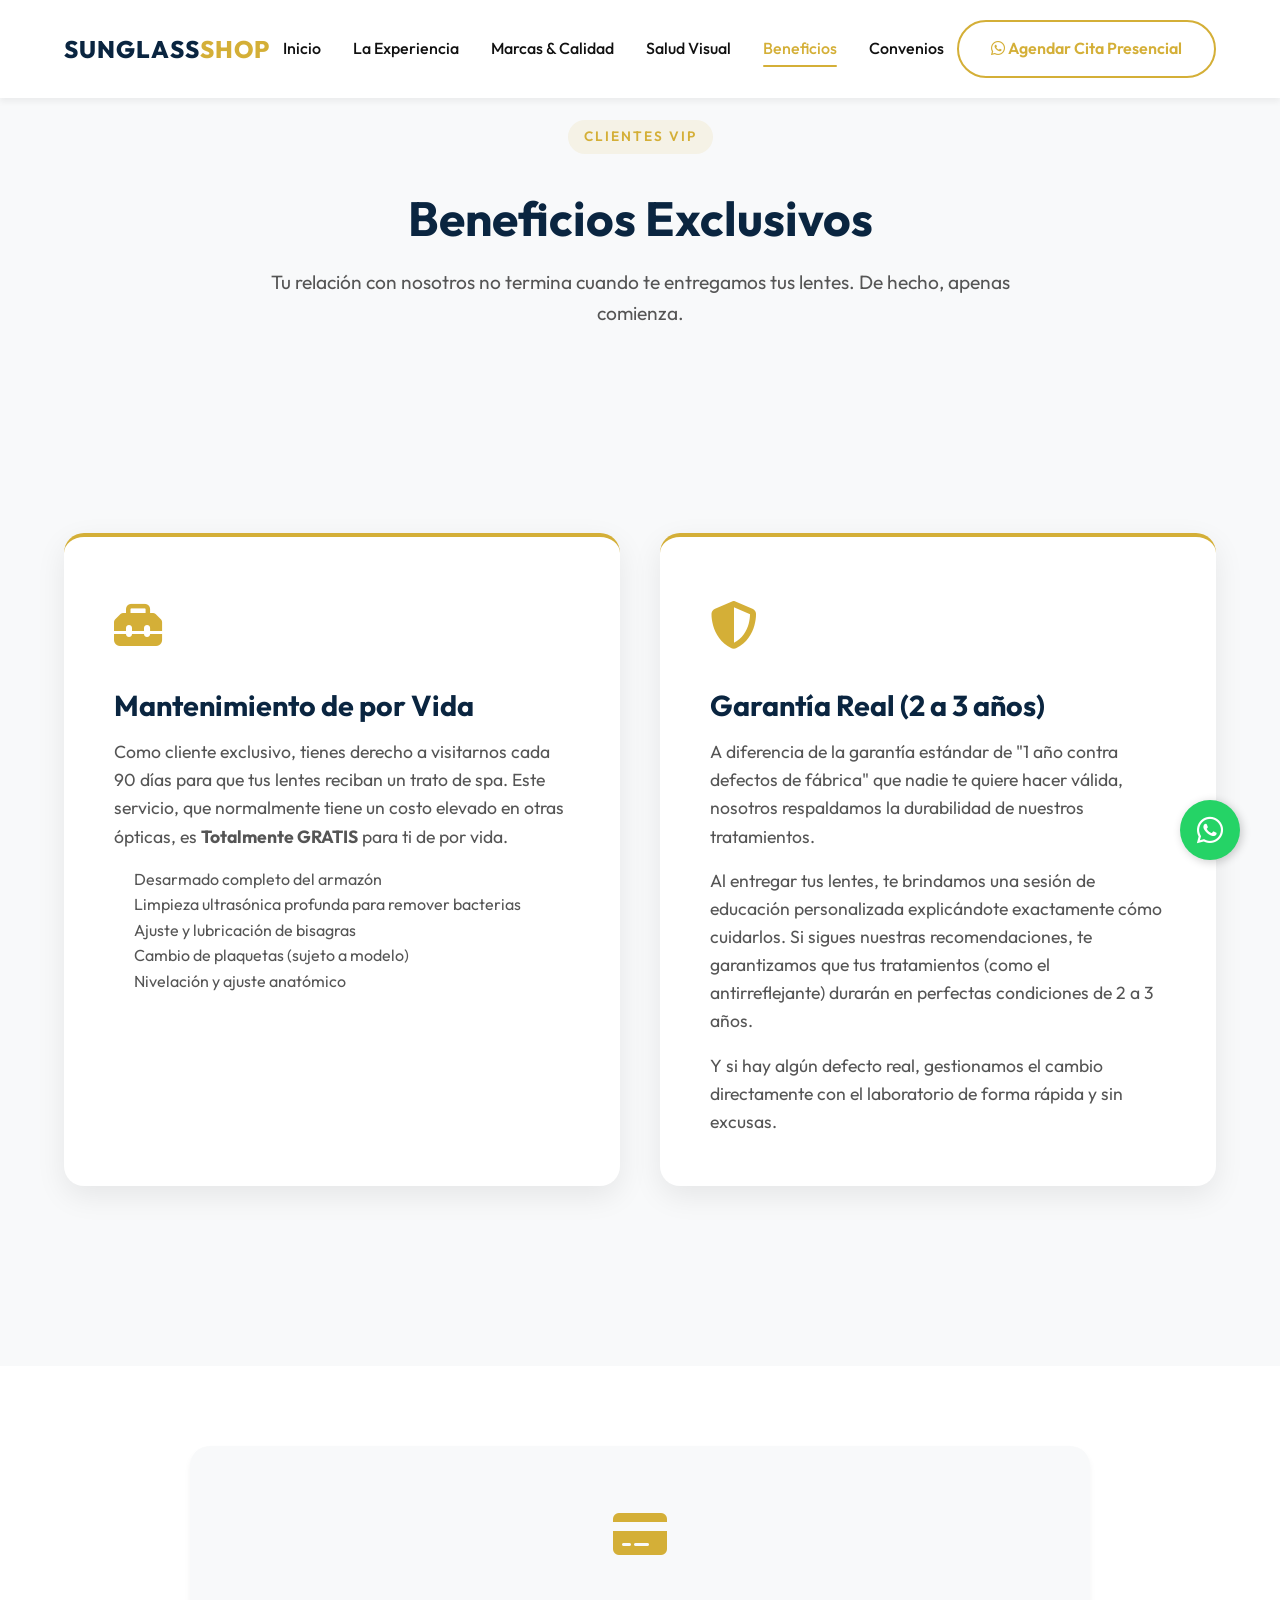
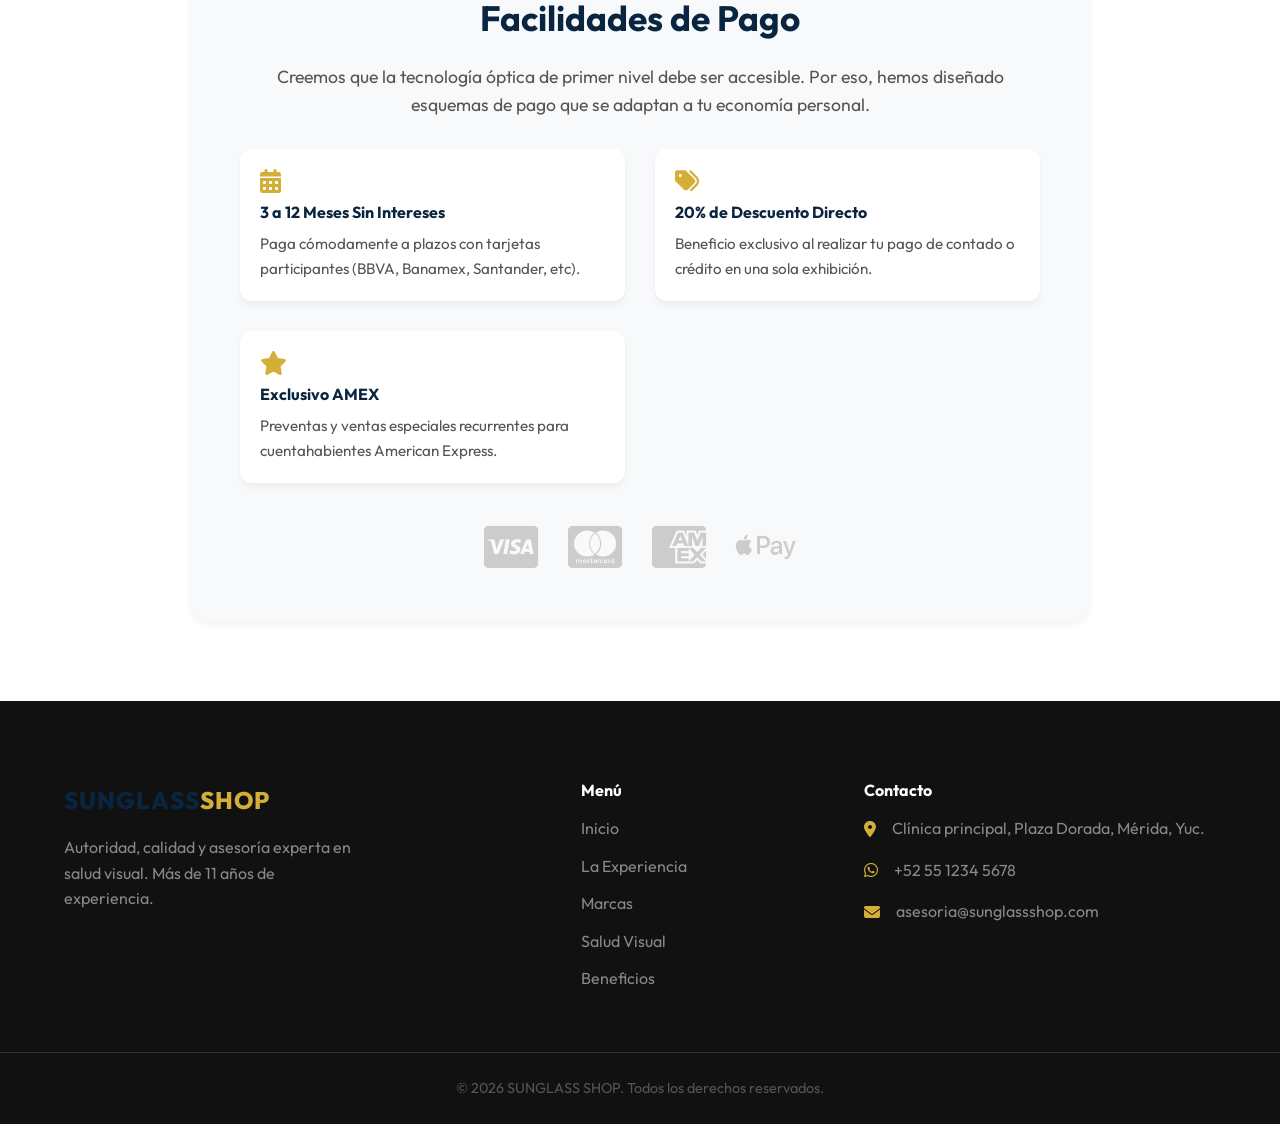
==== beneficios.html @ 0b9c11ee "Initial commit: Sunglass Shop website" ====
<!DOCTYPE html>
<html lang="es">
<head>
    <meta charset="UTF-8">
    <meta name="viewport" content="width=device-width, initial-scale=1.0">
    <title>Beneficios VIP - SUNGLASS SHOP</title>
    <meta name="description" content="Descubre los beneficios exclusivos de ser cliente en Sunglass Shop. Mantenimiento de por vida gratuito y garantías reales.">
    <link rel="stylesheet" href="styles.css">
    <link rel="preconnect" href="https://fonts.googleapis.com">
    <link rel="preconnect" href="https://fonts.gstatic.com" crossorigin>
    <link href="https://fonts.googleapis.com/css2?family=Outfit:wght@300;400;500;600;700&display=swap" rel="stylesheet">
    <link rel="stylesheet" href="https://cdnjs.cloudflare.com/ajax/libs/font-awesome/6.4.0/css/all.min.css">
</head>
<body class="page-beneficios">
    <!-- Navbar -->
    <header class="navbar">
        <div class="container nav-container">
            <a href="index.html" class="logo">SUNGLASS<span>SHOP</span></a>
            <nav class="nav-menu">
                <a href="index.html" class="nav-link">Inicio</a>
                <a href="experiencia.html" class="nav-link">La Experiencia</a>
                <a href="marcas.html" class="nav-link">Marcas & Calidad</a>
                <a href="salud-visual.html" class="nav-link">Salud Visual</a>
                <a href="beneficios.html" class="nav-link active">Beneficios</a>
                <a href="convenios.html" class="nav-link">Convenios</a>
            </nav>
            <div class="nav-actions">
                <a href="https://wa.me/525512345678" target="_blank" class="btn btn-outline-gold"><i class="fa-brands fa-whatsapp"></i> Agendar Cita Presencial</a>
            </div>
        </div>
    </header>

    <!-- Page Header -->
    <div class="page-header" style="background-color: var(--bg-light); padding: 120px 0 60px; text-align: center;">
        <div class="container">
            <span class="section-badge">CLIENTES VIP</span>
            <h1 style="font-size: 3rem; margin-top: 20px; color: var(--primary-dark);">Beneficios Exclusivos</h1>
            <p style="max-width: 800px; margin: 20px auto 0; font-size: 1.2rem; color: var(--text-light);">Tu relación con nosotros no termina cuando te entregamos tus lentes. De hecho, apenas comienza.</p>
        </div>
    </div>

    <!-- Main Content -->
    <section class="benefits" style="padding-top: 80px;">
        <div class="container">
            <div class="benefits-grid" style="grid-template-columns: 1fr 1fr; gap: 40px; margin-bottom: 80px;">
                <div class="benefit-item" style="padding: 50px; background: white; border-radius: var(--radius-lg); box-shadow: var(--shadow-md); text-align: left;">
                    <div class="benefit-icon" style="font-size: 3rem; color: var(--primary-gold); margin-bottom: 24px;"><i class="fa-solid fa-toolbox"></i></div>
                    <h3 style="font-size: 1.8rem; margin-bottom: 16px; color: var(--primary-dark);">Mantenimiento de por Vida</h3>
                    <p style="color: var(--text-light); font-size: 1.1rem; line-height: 1.6; margin-bottom: 16px;">Como cliente exclusivo, tienes derecho a visitarnos cada 90 días para que tus lentes reciban un trato de spa. Este servicio, que normalmente tiene un costo elevado en otras ópticas, es <strong>Totalmente GRATIS</strong> para ti de por vida.</p>
                    <ul style="color: var(--text-light); line-height: 1.6; margin-left: 20px;">
                        <li>Desarmado completo del armazón</li>
                        <li>Limpieza ultrasónica profunda para remover bacterias</li>
                        <li>Ajuste y lubricación de bisagras</li>
                        <li>Cambio de plaquetas (sujeto a modelo)</li>
                        <li>Nivelación y ajuste anatómico</li>
                    </ul>
                </div>
                <div class="benefit-item" style="padding: 50px; background: white; border-radius: var(--radius-lg); box-shadow: var(--shadow-md); text-align: left;">
                    <div class="benefit-icon" style="font-size: 3rem; color: var(--primary-gold); margin-bottom: 24px;"><i class="fa-solid fa-shield-halved"></i></div>
                    <h3 style="font-size: 1.8rem; margin-bottom: 16px; color: var(--primary-dark);">Garantía Real (2 a 3 años)</h3>
                    <p style="color: var(--text-light); font-size: 1.1rem; line-height: 1.6; margin-bottom: 16px;">A diferencia de la garantía estándar de "1 año contra defectos de fábrica" que nadie te quiere hacer válida, nosotros respaldamos la durabilidad de nuestros tratamientos.</p>
                    <p style="color: var(--text-light); font-size: 1.1rem; line-height: 1.6; margin-bottom: 16px;">Al entregar tus lentes, te brindamos una sesión de educación personalizada explicándote exactamente cómo cuidarlos. Si sigues nuestras recomendaciones, te garantizamos que tus tratamientos (como el antirreflejante) durarán en perfectas condiciones de 2 a 3 años.</p>
                    <p style="color: var(--text-light); font-size: 1.1rem; line-height: 1.6;">Y si hay algún defecto real, gestionamos el cambio directamente con el laboratorio de forma rápida y sin excusas.</p>
                </div>
            </div>
        </div>
    </section>

    <!-- Payment Facilities Section -->
    <section class="payment-facilities" style="padding: 80px 0; background: white;">
        <div class="container animate-on-scroll fade-in-up">
            <div style="background-color: var(--bg-light); border-radius: var(--radius-lg); padding: 50px; text-align: center; max-width: 900px; margin: 0 auto; box-shadow: var(--shadow-sm);">
                <div style="font-size: 3rem; color: var(--primary-gold); margin-bottom: 24px;"><i class="fa-solid fa-credit-card"></i></div>
                <h2 style="font-size: 2.2rem; color: var(--primary-dark); margin-bottom: 24px;">Facilidades de Pago</h2>
                <p style="font-size: 1.1rem; color: var(--text-light); line-height: 1.6; margin-bottom: 30px;">Creemos que la tecnología óptica de primer nivel debe ser accesible. Por eso, hemos diseñado esquemas de pago que se adaptan a tu economía personal.</p>
                
                <div style="display: grid; grid-template-columns: repeat(auto-fit, minmax(250px, 1fr)); gap: 30px; text-align: left; margin-bottom: 40px;">
                    <div style="background: white; padding: 20px; border-radius: var(--radius-md); box-shadow: var(--shadow-sm);">
                        <i class="fa-solid fa-calendar-days text-gold" style="font-size: 1.5rem; margin-bottom: 10px;"></i>
                        <h4 style="color: var(--primary-dark); margin-bottom: 10px;">3 a 12 Meses Sin Intereses</h4>
                        <p style="color: var(--text-light); font-size: 0.95rem;">Paga cómodamente a plazos con tarjetas participantes (BBVA, Banamex, Santander, etc).</p>
                    </div>
                    <div style="background: white; padding: 20px; border-radius: var(--radius-md); box-shadow: var(--shadow-sm);">
                        <i class="fa-solid fa-tags text-gold" style="font-size: 1.5rem; margin-bottom: 10px;"></i>
                        <h4 style="color: var(--primary-dark); margin-bottom: 10px;">20% de Descuento Directo</h4>
                        <p style="color: var(--text-light); font-size: 0.95rem;">Beneficio exclusivo al realizar tu pago de contado o crédito en una sola exhibición.</p>
                    </div>
                    <div style="background: white; padding: 20px; border-radius: var(--radius-md); box-shadow: var(--shadow-sm);">
                        <i class="fa-solid fa-star text-gold" style="font-size: 1.5rem; margin-bottom: 10px;"></i>
                        <h4 style="color: var(--primary-dark); margin-bottom: 10px;">Exclusivo AMEX</h4>
                        <p style="color: var(--text-light); font-size: 0.95rem;">Preventas y ventas especiales recurrentes para cuentahabientes American Express.</p>
                    </div>
                </div>
                
                <div class="cards-icons" style="font-size: 3rem; color: #ccc; display: flex; gap: 30px; justify-content: center;">
                    <i class="fa-brands fa-cc-visa"></i>
                    <i class="fa-brands fa-cc-mastercard"></i>
                    <i class="fa-brands fa-cc-amex"></i>
                    <i class="fa-brands fa-apple-pay"></i>
                </div>
            </div>
        </div>
    </section>

    <!-- Footer -->
    <footer class="footer">
        <div class="container footer-container">
            <div class="footer-brand">
                <a href="index.html" class="logo text-white">SUNGLASS<span>SHOP</span></a>
                <p>Autoridad, calidad y asesoría experta en salud visual. Más de 11 años de experiencia.</p>
            </div>
            <div class="footer-links">
                <h4>Menú</h4>
                <ul>
                    <li><a href="index.html">Inicio</a></li>
                    <li><a href="experiencia.html">La Experiencia</a></li>
                    <li><a href="marcas.html">Marcas</a></li>
                    <li><a href="salud-visual.html">Salud Visual</a></li>
                    <li><a href="beneficios.html">Beneficios</a></li>
                </ul>
            </div>
            <div class="footer-contact">
                <h4>Contacto</h4>
                <p><i class="fa-solid fa-location-dot"></i> Clínica principal, Plaza Dorada, Mérida, Yuc.</p>
                <p><i class="fa-brands fa-whatsapp"></i> +52 55 1234 5678</p>
                <p><i class="fa-solid fa-envelope"></i> asesoria@sunglassshop.com</p>
            </div>
        </div>
        <div class="footer-bottom text-center">
            <p>&copy; 2026 SUNGLASS SHOP. Todos los derechos reservados.</p>
        </div>
    </footer>

    <!-- Floating WhatsApp Button -->
    <a href="https://wa.me/525512345678" class="whatsapp-float" target="_blank" aria-label="Chat en WhatsApp">
        <i class="fa-brands fa-whatsapp"></i>
    </a>
    <script src="script.js"></script>
</body>
</html>
---- styles.css ----
/* =========================================
   SUNGLASS SHOP - PREMIUM CLINIC STYLES
   ========================================= */

/* --- CSS Variables --- */
:root {
    --primary-dark: #0A2540; /* Medical Blue / Deep Luxury Blue */
    --primary-gold: #D4AF37; /* Luxury Gold */
    --gold-hover: #C5A028;
    --text-dark: #111111;
    --text-light: #555555;
    --bg-light: #F8F9FA;
    --bg-white: #FFFFFF;
    --whatsapp-green: #25D366;
    --whatsapp-hover: #128C7E;
    
    --font-main: 'Outfit', sans-serif;
    
    --shadow-sm: 0 4px 6px rgba(0,0,0,0.05);
    --shadow-md: 0 10px 30px rgba(0,0,0,0.08);
    --shadow-lg: 0 20px 40px rgba(0,0,0,0.12);
    --shadow-gold: 0 10px 20px rgba(212, 175, 55, 0.2);
    
    --radius-sm: 8px;
    --radius-md: 12px;
    --radius-lg: 20px;
    
    --transition: all 0.3s ease;
}

/* --- Base Reset --- */
* {
    margin: 0;
    padding: 0;
    box-sizing: border-box;
}

html {
    scroll-behavior: smooth;
}

body {
    font-family: var(--font-main);
    color: var(--text-dark);
    background-color: var(--bg-white);
    line-height: 1.6;
    overflow-x: hidden;
}

.container {
    max-width: 1200px;
    margin: 0 auto;
    padding: 0 24px;
}

img {
    max-width: 100%;
    height: auto;
    display: block;
}

a {
    text-decoration: none;
    color: inherit;
    transition: var(--transition);
}

ul {
    list-style: none;
}

/* --- Typography --- */
h1, h2, h3, h4 {
    font-weight: 700;
    line-height: 1.2;
    margin-bottom: 16px;
}

h2 {
    font-size: 2.5rem;
    color: var(--primary-dark);
}

.text-center { text-align: center; }
.text-gold { color: var(--primary-gold); }
.mt-2 { margin-top: 16px; }
.mt-4 { margin-top: 32px; }

/* --- Badges --- */
.badge-gold, .section-badge {
    display: inline-block;
    padding: 6px 16px;
    background-color: rgba(212, 175, 55, 0.1);
    color: var(--primary-gold);
    font-size: 0.85rem;
    font-weight: 600;
    letter-spacing: 2px;
    text-transform: uppercase;
    border-radius: 50px;
    margin-bottom: 16px;
}

/* --- Buttons --- */
.btn {
    display: inline-block;
    padding: 14px 32px;
    border-radius: 50px;
    font-weight: 600;
    font-size: 1rem;
    cursor: pointer;
    transition: var(--transition);
    border: none;
    text-align: center;
}

.btn-primary-gold {
    background-color: var(--primary-gold);
    color: var(--bg-white);
    box-shadow: var(--shadow-gold);
}

.btn-primary-gold:hover {
    background-color: var(--gold-hover);
    transform: translateY(-3px);
}

.btn-outline-gold {
    background-color: transparent;
    color: var(--primary-gold);
    border: 2px solid var(--primary-gold);
}

.btn-outline-gold:hover {
    background-color: var(--primary-gold);
    color: var(--bg-white);
}

/* Pulse animation for CTA */
.btn-pulse {
    animation: pulse 2s infinite;
}

@keyframes pulse {
    0% { box-shadow: 0 0 0 0 rgba(212, 175, 55, 0.4); }
    70% { box-shadow: 0 0 0 15px rgba(212, 175, 55, 0); }
    100% { box-shadow: 0 0 0 0 rgba(212, 175, 55, 0); }
}

/* --- Navbar --- */
.navbar {
    position: fixed;
    top: 0;
    left: 0;
    width: 100%;
    background-color: rgba(255, 255, 255, 0.95);
    backdrop-filter: blur(10px);
    z-index: 1000;
    padding: 20px 0;
    box-shadow: var(--shadow-sm);
    transition: var(--transition);
}

.nav-container {
    display: flex;
    justify-content: space-between;
    align-items: center;
}

.logo {
    font-size: 1.5rem;
    font-weight: 800;
    letter-spacing: 1px;
    color: var(--primary-dark);
}

.logo span {
    color: var(--primary-gold);
}

.nav-menu {
    display: flex;
    gap: 32px;
}

.nav-link {
    font-weight: 500;
    color: var(--text-dark);
    position: relative;
}

.nav-link::after {
    content: '';
    position: absolute;
    bottom: -4px;
    left: 0;
    width: 0;
    height: 2px;
    background-color: var(--primary-gold);
    transition: var(--transition);
}

.nav-link:hover::after {
    width: 100%;
}

.nav-actions {
    display: flex;
    align-items: center;
    gap: 16px;
}

/* --- 2. Hero Section (Slider) --- */
.hero-slider {
    position: relative;
    height: 100vh;
    min-height: 600px;
    display: flex;
    align-items: center;
    justify-content: center;
    text-align: center;
    color: white;
    padding-top: 80px;
    overflow: hidden;
}

.hero-slide {
    position: absolute;
    top: 0;
    left: 0;
    width: 100%;
    height: 100%;
    background-size: cover;
    background-position: center;
    opacity: 0;
    transition: opacity 1.5s ease-in-out;
    z-index: 1;
    width: 100%;
}

.hero-slide.active {
    opacity: 1;
}

.overlay-gradient-dark {
    position: absolute;
    top: 0;
    left: 0;
    width: 100%;
    height: 100%;
    background: linear-gradient(0deg, rgba(0,0,0,0.8) 0%, rgba(0,0,0,0.5) 50%, rgba(0,0,0,0.4) 100%);
    z-index: 2;
}

.hero-text-box {
    max-width: 600px;
}

.hero-title {
    font-size: 4rem;
    color: white;
    margin-bottom: 24px;
    line-height: 1.1;
}

.hero-title span {
    color: var(--primary-gold);
}

.hero-subtitle {
    font-size: 1.2rem;
    color: #ddd;
    margin-bottom: 40px;
    font-weight: 400;
}

/* --- 2. Experience Section --- */
.experience {
    padding: 100px 0;
    background-color: var(--bg-light);
}

.experience-container {
    display: grid;
    grid-template-columns: 1fr 1fr;
    gap: 64px;
    align-items: center;
}

.experience-image {
    position: relative;
    border-radius: var(--radius-lg);
    overflow: hidden;
    box-shadow: var(--shadow-lg);
}

.experience-badge {
    position: absolute;
    bottom: -20px;
    right: -20px;
    background-color: var(--primary-dark);
    color: var(--bg-white);
    width: 160px;
    height: 160px;
    border-radius: 50%;
    display: flex;
    flex-direction: column;
    justify-content: center;
    align-items: center;
    border: 8px solid var(--bg-light);
    box-shadow: var(--shadow-md);
}

.experience-badge .years {
    font-size: 2.5rem;
    font-weight: 800;
    color: var(--primary-gold);
    line-height: 1;
}

.experience-badge .text {
    font-size: 0.85rem;
    text-transform: uppercase;
    text-align: center;
    letter-spacing: 1px;
    margin-top: 4px;
}

.expert-list {
    margin-top: 40px;
}

.expert-list li {
    display: flex;
    gap: 20px;
    margin-bottom: 32px;
}

.expert-list .icon-box {
    width: 50px;
    height: 50px;
    background-color: rgba(212, 175, 55, 0.1);
    color: var(--primary-gold);
    border-radius: var(--radius-md);
    display: flex;
    justify-content: center;
    align-items: center;
    font-size: 1.25rem;
    flex-shrink: 0;
}

.expert-list h4 {
    margin-bottom: 8px;
    color: var(--primary-dark);
}

.expert-list p {
    color: var(--text-light);
    font-size: 0.95rem;
}

/* --- 3. Brands & Quality Section --- */
.brands-quality {
    padding: 100px 0;
    background-color: var(--bg-white);
}

.materials-grid {
    display: grid;
    grid-template-columns: repeat(3, 1fr);
    gap: 32px;
    margin: 64px 0;
}

.material-card {
    padding: 40px 32px;
    background-color: var(--bg-light);
    border-radius: var(--radius-lg);
    text-align: center;
    transition: var(--transition);
    border: 1px solid transparent;
}

.material-card:hover {
    background-color: var(--bg-white);
    border-color: rgba(212, 175, 55, 0.3);
    box-shadow: var(--shadow-md);
    transform: translateY(-5px);
}

.material-card i {
    font-size: 2.5rem;
    color: var(--primary-gold);
    margin-bottom: 24px;
}

.brands-showcase {
    text-align: center;
    margin-top: 80px;
}

.brands-showcase h3 {
    color: var(--text-light);
    font-size: 1rem;
    text-transform: uppercase;
    letter-spacing: 2px;
    margin-bottom: 32px;
}

.brands-marquee {
    overflow: hidden;
    position: relative;
    width: 100%;
    padding: 20px 0;
}

.marquee-content {
    display: flex;
    gap: 24px;
    width: fit-content;
    animation: scroll 20s linear infinite;
}

.marquee-content:hover {
    animation-play-state: paused;
}

@keyframes scroll {
    0% { transform: translateX(0); }
    100% { transform: translateX(calc(-50% - 12px)); }
}

.brand-card {
    width: 280px;
    background-color: var(--bg-white);
    border: 1px solid #eee;
    border-radius: var(--radius-md);
    overflow: hidden;
    box-shadow: var(--shadow-sm);
    transition: var(--transition);
    cursor: pointer;
    flex-shrink: 0;
    display: flex;
    flex-direction: column;
}

.brand-card img {
    width: 100%;
    height: 220px;
    object-fit: cover;
    border-bottom: 1px solid #eee;
}

.brand-card-content {
    padding: 24px 20px;
    text-align: center;
    flex-grow: 1;
    display: flex;
    flex-direction: column;
    justify-content: center;
}

.brand-card-content h4 {
    margin-bottom: 8px;
    color: var(--primary-dark);
    font-size: 1.25rem;
    transition: var(--transition);
}

.brand-card-content p {
    font-size: 0.95rem;
    color: var(--text-light);
    line-height: 1.4;
    margin-bottom: 0;
}

.brand-card:hover {
    border-color: var(--primary-gold);
    transform: translateY(-8px);
    box-shadow: var(--shadow-lg);
}

.brand-card:hover h4 {
    color: var(--primary-gold);
}

/* --- Catalog Page Styles --- */
.catalog-page {
    padding-top: 100px;
    background-color: var(--bg-light);
}

.catalog-header {
    padding: 60px 0 40px;
}

.catalog-header h1 {
    font-size: 3.5rem;
    color: var(--primary-dark);
    margin-bottom: 16px;
    text-transform: capitalize;
}

.catalog-header p {
    color: var(--text-light);
    font-size: 1.2rem;
    margin-bottom: 32px;
}

.btn-back {
    display: inline-block;
    color: var(--primary-gold);
    font-weight: 600;
    transition: var(--transition);
}

.btn-back:hover {
    color: var(--primary-dark);
    transform: translateX(-5px);
}

.catalog-products {
    padding-bottom: 100px;
}

.modal-products-grid {
    display: grid;
    grid-template-columns: repeat(auto-fill, minmax(280px, 1fr));
    gap: 32px;
}

.product-item {
    background-color: var(--bg-white);
    border-radius: var(--radius-lg);
    padding: 24px;
    text-align: center;
    border: 1px solid transparent;
    transition: var(--transition);
    box-shadow: var(--shadow-sm);
}

.product-item:hover {
    border-color: var(--primary-gold);
    box-shadow: var(--shadow-lg);
    transform: translateY(-8px);
}

.product-image {
    width: 100%;
    height: 180px;
    background-color: #f9f9f9;
    border-radius: var(--radius-sm);
    margin-bottom: 24px;
    display: flex;
    justify-content: center;
    align-items: center;
    overflow: hidden;
}

.product-image img {
    width: 100%;
    height: 100%;
    object-fit: contain;
    mix-blend-mode: multiply;
}

.product-item h4 {
    color: var(--primary-dark);
    margin-bottom: 8px;
    font-size: 1.2rem;
}

.product-item p {
    color: var(--text-light);
    font-size: 0.95rem;
}

/* --- Product Detail Modal & 3D Viewer Styles --- */
.modal {
    display: none;
    position: fixed;
    z-index: 2000;
    left: 0;
    top: 0;
    width: 100%;
    height: 100%;
    overflow: auto;
    background-color: rgba(0,0,0,0.8);
    backdrop-filter: blur(5px);
    opacity: 0;
    transition: opacity 0.3s ease;
}

.modal.show {
    display: block;
    opacity: 1;
}

.modal-content.product-detail-content {
    background-color: var(--bg-white);
    margin: 5% auto;
    border-radius: var(--radius-lg);
    width: 95%;
    max-width: 1000px;
    position: relative;
    transform: translateY(-20px);
    transition: transform 0.3s ease;
    overflow: hidden;
}

.modal.show .modal-content {
    transform: translateY(0);
}

.close-modal {
    position: absolute;
    top: 16px;
    right: 24px;
    font-size: 32px;
    font-weight: bold;
    color: #999;
    cursor: pointer;
    transition: var(--transition);
    z-index: 10;
}

.close-modal:hover {
    color: var(--primary-dark);
}

.product-detail-grid {
    display: grid;
    grid-template-columns: 1fr 1fr;
    min-height: 500px;
}

.product-media-column {
    background-color: #f9f9f9;
    padding: 40px;
    display: flex;
    flex-direction: column;
}

.media-viewer {
    display: none;
    width: 100%;
    height: 350px;
    justify-content: center;
    align-items: center;
    position: relative;
}

.media-viewer.active {
    display: flex;
}

.media-viewer img {
    width: 100%;
    height: 100%;
    object-fit: contain;
    mix-blend-mode: multiply;
}

model-viewer {
    width: 100%;
    height: 100%;
    --poster-color: transparent;
}

.viewer-hint {
    position: absolute;
    bottom: 10px;
    left: 50%;
    transform: translateX(-50%);
    background: rgba(0,0,0,0.6);
    color: white;
    padding: 6px 12px;
    border-radius: 20px;
    font-size: 0.8rem;
    pointer-events: none;
}

.btn-fullscreen {
    position: absolute;
    top: 16px;
    right: 16px;
    background: rgba(255, 255, 255, 0.9);
    border: none;
    border-radius: 50%;
    width: 40px;
    height: 40px;
    display: flex;
    justify-content: center;
    align-items: center;
    cursor: pointer;
    color: var(--primary-dark);
    font-size: 1.2rem;
    transition: var(--transition);
    box-shadow: var(--shadow-sm);
    z-index: 10;
}

.btn-fullscreen:hover {
    background: white;
    color: var(--primary-gold);
    transform: scale(1.1);
}

.media-viewer:fullscreen {
    background-color: #f9f9f9;
}

.media-controls {
    margin-top: auto;
    padding-top: 24px;
    display: flex;
    justify-content: space-between;
    align-items: center;
}

.thumbnails {
    display: flex;
    gap: 12px;
}

.thumbnail-img {
    width: 60px;
    height: 60px;
    border: 2px solid transparent;
    border-radius: var(--radius-sm);
    cursor: pointer;
    background-color: white;
    object-fit: contain;
    padding: 4px;
    transition: var(--transition);
}

.thumbnail-img:hover {
    border-color: #ccc;
}

.thumbnail-img.active {
    border-color: var(--primary-gold);
}

.btn-3d-toggle {
    background-color: var(--primary-dark);
    color: white;
    border: none;
    padding: 10px 16px;
    border-radius: var(--radius-sm);
    cursor: pointer;
    font-weight: 600;
    transition: var(--transition);
    display: flex;
    align-items: center;
    gap: 8px;
}

.btn-3d-toggle:hover {
    background-color: var(--primary-gold);
}

.product-info-column {
    padding: 40px;
    display: flex;
    flex-direction: column;
}

.brand-badge {
    color: var(--primary-gold);
    font-size: 0.85rem;
    font-weight: 600;
    text-transform: uppercase;
    letter-spacing: 2px;
    margin-bottom: 8px;
    display: block;
}

.product-info-column h2 {
    color: var(--primary-dark);
    font-size: 2.2rem;
    margin-bottom: 24px;
}

.info-section {
    margin-bottom: 24px;
}

.info-section h3 {
    font-size: 1.1rem;
    color: var(--primary-dark);
    margin-bottom: 12px;
    border-bottom: 1px solid #eee;
    padding-bottom: 8px;
}

.info-section p {
    color: var(--text-light);
    line-height: 1.6;
}

.features-list {
    list-style: none;
}

.features-list li {
    margin-bottom: 8px;
    color: var(--text-light);
    display: flex;
    align-items: center;
    gap: 10px;
}

.text-gold {
    color: var(--primary-gold);
}

.detail-actions {
    margin-top: auto;
    padding-top: 24px;
}

.btn-block {
    display: block;
    width: 100%;
}

@media (max-width: 992px) {
    .product-detail-grid {
        grid-template-columns: 1fr;
    }
    .product-media-column {
        padding: 24px;
    }
    .product-info-column {
        padding: 24px;
    }
}
.visual-health {
    padding: 100px 0;
    background-color: var(--primary-dark);
    color: var(--bg-white);
}

.visual-health h2 {
    color: var(--bg-white);
}

.visual-health p {
    color: #ccc;
    margin-bottom: 24px;
}

.visual-health .section-badge {
    background-color: rgba(255,255,255,0.1);
    color: var(--primary-gold);
}

.visual-health-container {
    display: grid;
    grid-template-columns: 1fr 1fr;
    gap: 64px;
    align-items: center;
}

.health-videos {
    display: flex;
    flex-direction: column;
    gap: 24px;
}

.video-card {
    display: flex;
    align-items: center;
    gap: 24px;
    background-color: rgba(255,255,255,0.05);
    padding: 16px;
    border-radius: var(--radius-md);
    transition: var(--transition);
}

.video-card:hover {
    background-color: rgba(255,255,255,0.1);
    transform: translateX(-10px);
}

.video-placeholder {
    width: 140px;
    height: 80px;
    background: linear-gradient(135deg, #111, #222);
    border-radius: var(--radius-sm);
    display: flex;
    justify-content: center;
    align-items: center;
    position: relative;
    cursor: pointer;
    overflow: hidden;
    border: 1px solid rgba(212, 175, 55, 0.3);
}

.video-placeholder i {
    font-size: 1.5rem;
    color: var(--bg-white);
    z-index: 2;
    transition: var(--transition);
}

.video-placeholder:hover i {
    color: var(--primary-gold);
    transform: scale(1.2);
}

.video-tag {
    position: absolute;
    bottom: 4px;
    left: 8px;
    font-size: 0.6rem;
    color: rgba(255,255,255,0.5);
    z-index: 2;
}

.video-card h4 {
    margin-bottom: 0;
    font-weight: 500;
}

/* --- 5. Benefits Section --- */
.benefits {
    padding: 100px 0;
    background-color: var(--bg-light);
}

.benefits-grid {
    display: grid;
    grid-template-columns: 1fr 1fr;
    gap: 40px;
    margin-top: 64px;
}

.benefit-item {
    background-color: var(--bg-white);
    padding: 48px;
    border-radius: var(--radius-lg);
    box-shadow: var(--shadow-md);
    border-top: 4px solid var(--primary-gold);
}

.benefit-icon {
    font-size: 3rem;
    color: var(--primary-gold);
    margin-bottom: 24px;
}

.benefit-item p {
    color: var(--text-light);
}

/* --- 6. Payments & Corporate Section --- */
.payments-corporate {
    padding: 100px 0;
    background-color: var(--bg-white);
}

.payments-container {
    display: grid;
    grid-template-columns: 1.2fr 0.8fr;
    gap: 64px;
}

.promo-list {
    margin: 32px 0;
}

.promo-list li {
    margin-bottom: 16px;
    font-size: 1.1rem;
}

.cards-icons {
    font-size: 2.5rem;
    color: var(--text-light);
    display: flex;
    gap: 16px;
}

.corporate {
    background-color: var(--primary-dark);
    color: var(--bg-white);
    padding: 48px;
    border-radius: var(--radius-lg);
    box-shadow: var(--shadow-lg);
}

.corporate h3 {
    color: var(--primary-gold);
}

.corporate-icon {
    font-size: 2.5rem;
    color: var(--primary-gold);
    margin-bottom: 24px;
}

.corporate p {
    color: #ccc;
    margin-bottom: 24px;
}

/* --- Trust Architecture Styles --- */
.trust-badge {
    background: rgba(255, 255, 255, 0.1);
    border: 1px solid rgba(255, 255, 255, 0.2);
    padding: 8px 16px;
    border-radius: 50px;
    color: white;
    font-size: 0.9rem;
    display: flex;
    align-items: center;
    gap: 8px;
    backdrop-filter: blur(5px);
}

.trust-badge i {
    color: var(--primary-gold);
}

.brand-bar {
    background-color: #111;
    padding: 20px 0;
    overflow: hidden;
    position: relative;
    border-bottom: 2px solid var(--primary-gold);
}

.brand-track {
    display: flex;
    gap: 60px;
    align-items: center;
    animation: scrollBrands 20s linear infinite;
    white-space: nowrap;
}

.brand-track a {
    color: #666;
    font-size: 1.5rem;
    font-weight: 700;
    letter-spacing: 2px;
    transition: var(--transition);
    text-decoration: none;
}

.brand-track a:hover {
    color: white;
}

@keyframes scrollBrands {
    0% { transform: translateX(0); }
    100% { transform: translateX(-50%); }
}

.trust-card {
    background: white;
    padding: 40px 30px;
    border-radius: var(--radius-lg);
    box-shadow: var(--shadow-sm);
    transition: var(--transition);
    position: relative;
    overflow: hidden;
}

.trust-card:hover {
    transform: translateY(-10px);
    box-shadow: var(--shadow-lg);
}

.trust-card::before {
    content: '';
    position: absolute;
    top: 0;
    left: 0;
    width: 100%;
    height: 4px;
    background: var(--primary-gold);
}

.trust-icon {
    width: 70px;
    height: 70px;
    background: rgba(197, 168, 128, 0.1);
    color: var(--primary-gold);
    border-radius: 50%;
    display: flex;
    justify-content: center;
    align-items: center;
    font-size: 2rem;
    margin: 0 auto 24px;
}

.trust-card h3 {
    color: var(--primary-dark);
    margin-bottom: 16px;
    font-size: 1.4rem;
}

.trust-card p {
    color: var(--text-light);
    line-height: 1.6;
}

.testimonial-card {
    background: var(--bg-light);
    padding: 40px;
    border-radius: var(--radius-lg);
    border-left: 4px solid var(--primary-gold);
    transition: var(--transition);
}

.testimonial-card:hover {
    box-shadow: var(--shadow-md);
    background: white;
}

/* --- Footer --- */
.footer {
    background-color: #111111;
    color: #ffffff;
    padding: 80px 0 24px;
}

.footer-container {
    display: grid;
    grid-template-columns: 2fr 1fr 1.5fr;
    gap: 48px;
    margin-bottom: 48px;
}

.footer-brand p {
    color: #888;
    margin-top: 16px;
    max-width: 300px;
}

.footer-links ul li {
    margin-bottom: 12px;
}

.footer-links a {
    color: #888;
}

.nav-link:hover, .nav-link.active {
    color: var(--primary-gold);
}

.nav-link.active {
    position: relative;
}

.nav-link.active::after {
    content: '';
    position: absolute;
    bottom: -5px;
    left: 0;
    width: 100%;
    height: 2px;
    background-color: var(--primary-gold);
    border-radius: 2px;
}

.footer-links a:hover {
    color: var(--primary-gold);
}

.footer-contact p {
    color: #888;
    margin-bottom: 16px;
    display: flex;
    gap: 16px;
    align-items: center;
}

.footer-contact i {
    color: var(--primary-gold);
}

.footer-bottom {
    border-top: 1px solid #333;
    padding-top: 24px;
    color: #555;
    font-size: 0.9rem;
}

/* --- Floating WhatsApp Button --- */
.whatsapp-float {
    position: fixed;
    width: 60px;
    height: 60px;
    bottom: 40px;
    right: 40px;
    background-color: var(--whatsapp-green);
    color: #FFF;
    border-radius: 50px;
    text-align: center;
    font-size: 30px;
    box-shadow: 2px 2px 10px rgba(0,0,0,0.2);
    z-index: 1000;
    display: flex;
    justify-content: center;
    align-items: center;
    transition: var(--transition);
}

.whatsapp-float:hover {
    background-color: var(--whatsapp-hover);
    transform: scale(1.1);
}

.trust-card:hover .trust-icon {
    transform: scale(1.1);
}

/* --- Scroll Animations (Intersection Observer) --- */
.animate-on-scroll {
    opacity: 0;
    transition: opacity 0.8s ease-out, transform 0.8s ease-out;
}

.fade-in-up {
    transform: translateY(40px);
}

.animate-on-scroll.is-visible {
    opacity: 1;
    transform: translateY(0);
}

/* --- Responsive Design --- */
@media (max-width: 992px) {
    .experience-container, .visual-health-container, .payments-container {
        grid-template-columns: 1fr;
    }
    .experience-image {
        order: -1;
    }
    .materials-grid {
        grid-template-columns: 1fr 1fr;
    }
    .footer-container {
        grid-template-columns: 1fr 1fr;
    }
}

@media (max-width: 768px) {
    .hero-title {
        font-size: 3rem;
    }
    .nav-menu {
        display: none; /* In a real app, you'd add a hamburger menu */
    }
    .materials-grid, .benefits-grid {
        grid-template-columns: 1fr;
    }
    .footer-container {
        grid-template-columns: 1fr;
    }
    .overlay-gradient {
        background: linear-gradient(0deg, rgba(255,255,255,0.95) 0%, rgba(255,255,255,0.8) 50%, rgba(255,255,255,0.4) 100%);
    }
}
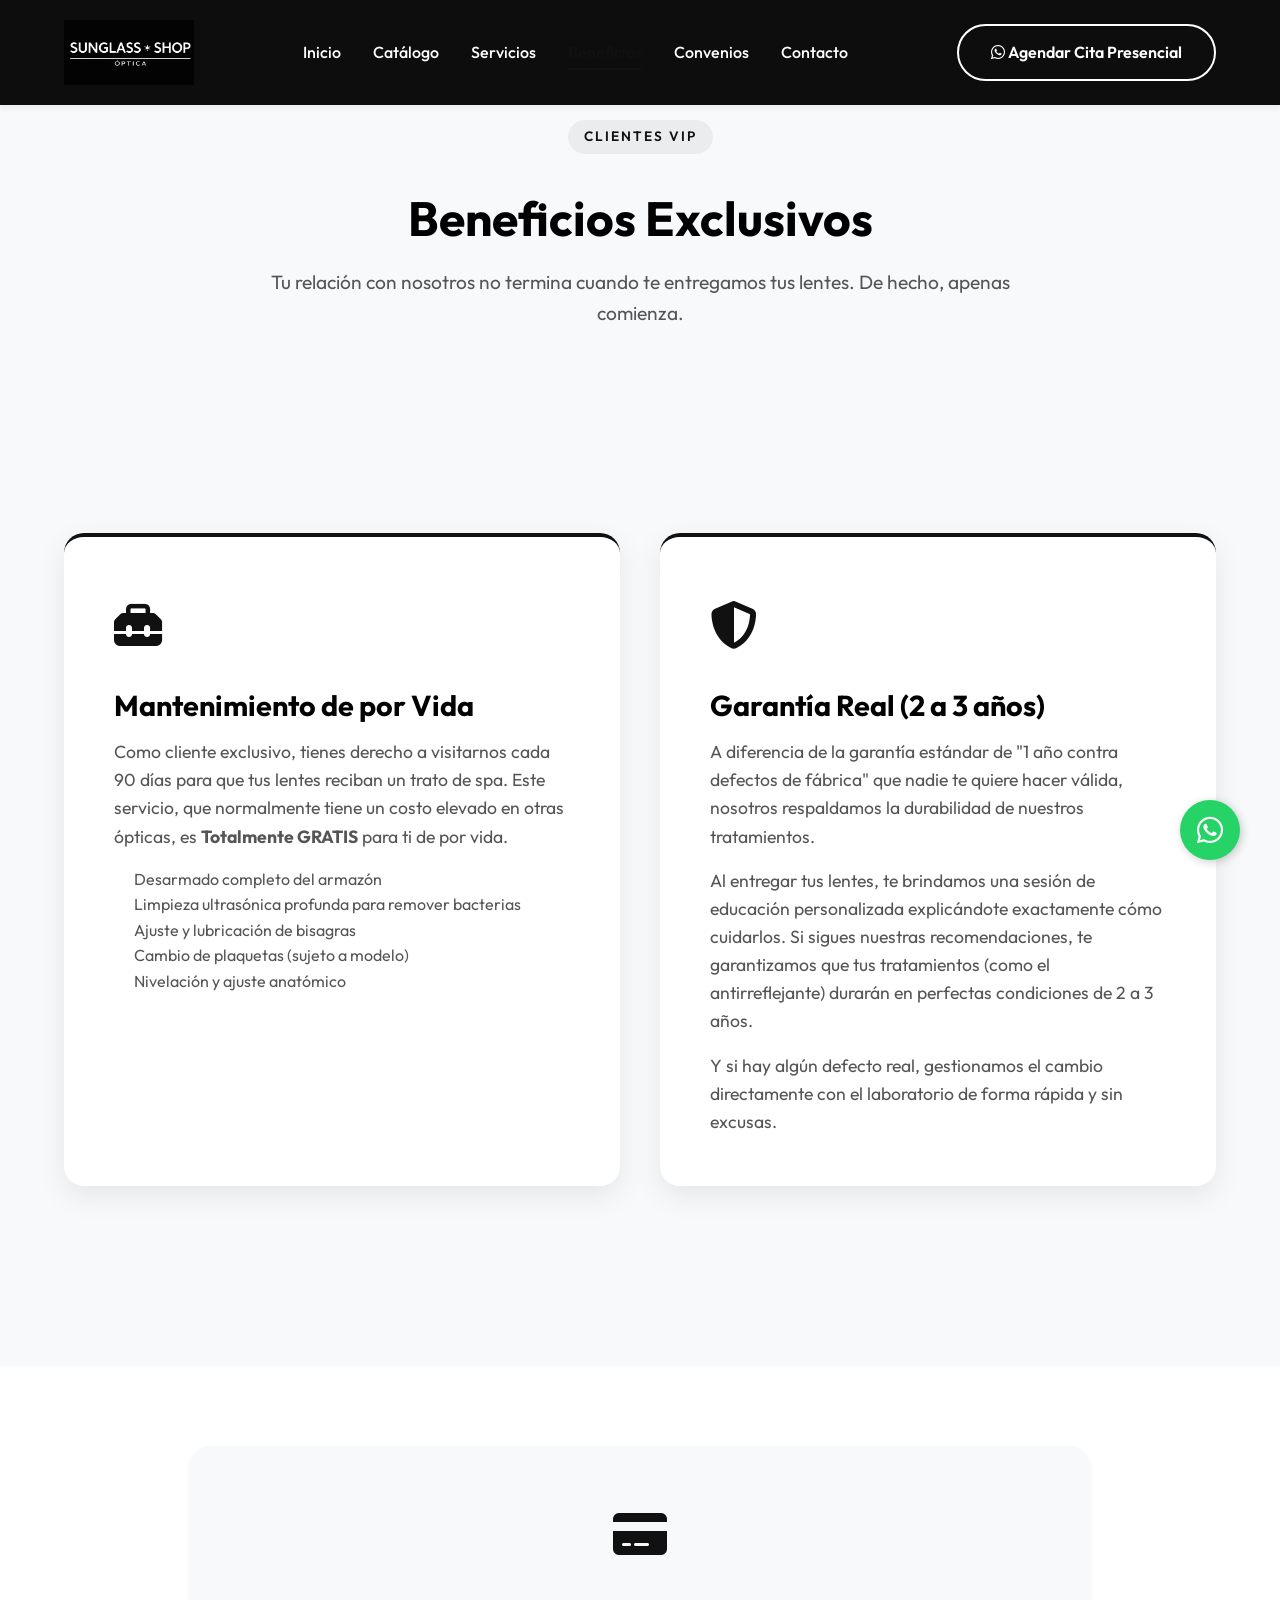
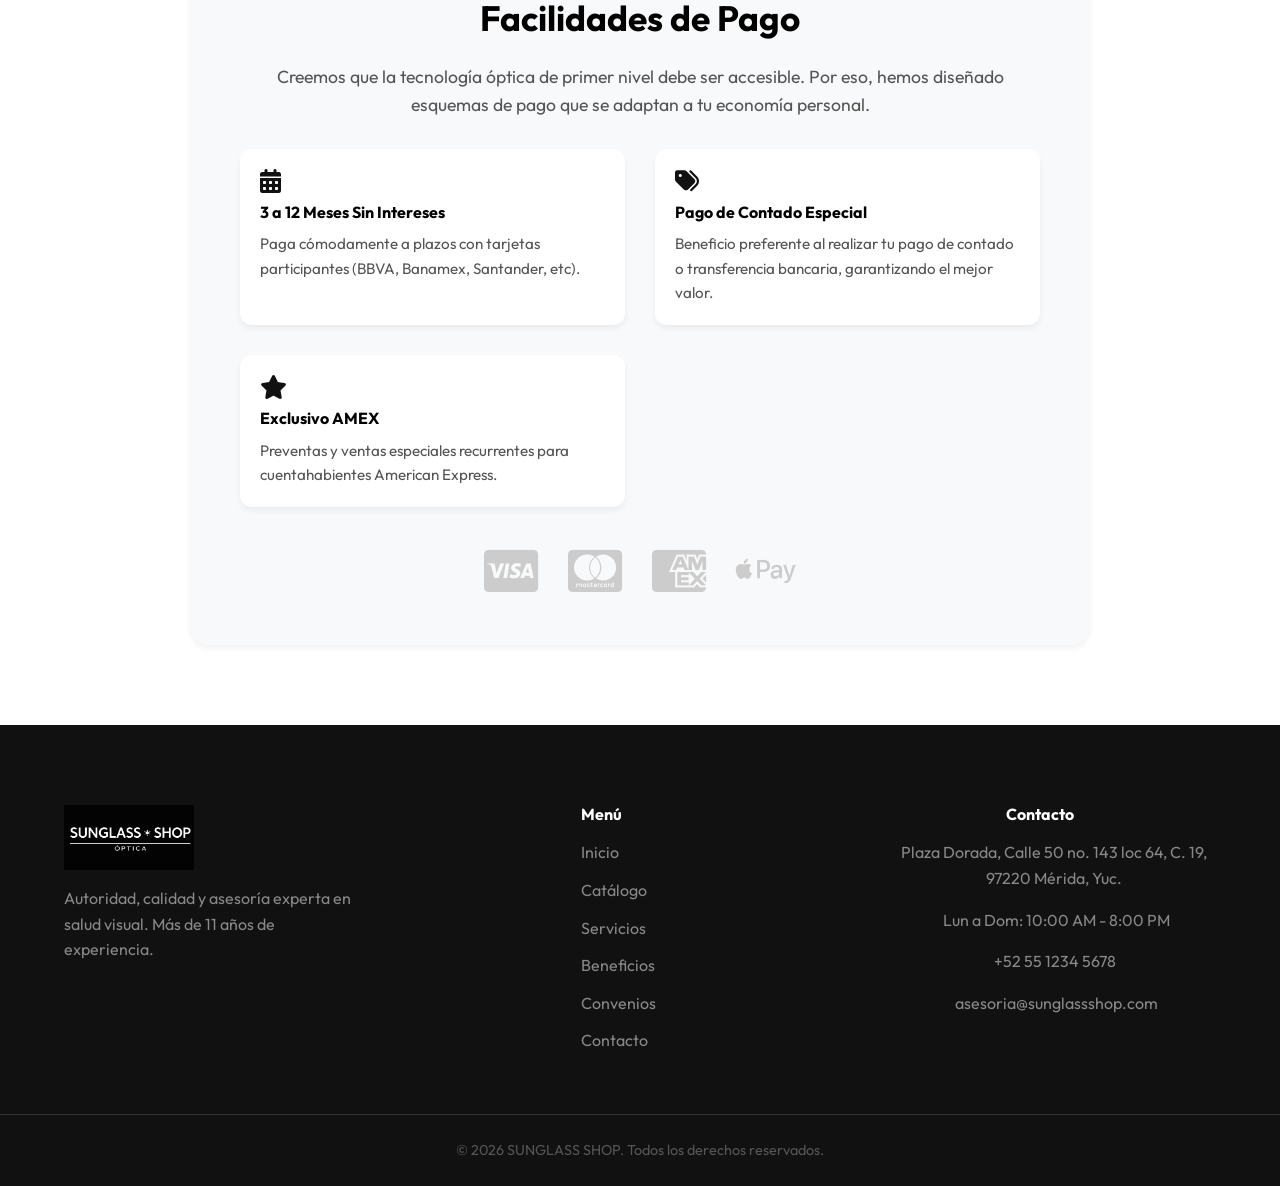
==== commit dbfb9001: "subir cambios" ====
--- a/beneficios.html
+++ b/beneficios.html
@@ -15,17 +15,19 @@
     <!-- Navbar -->
     <header class="navbar">
         <div class="container nav-container">
-            <a href="index.html" class="logo">SUNGLASS<span>SHOP</span></a>
+            <a href="index.html" class="logo">
+                <img src="assets/image.png" alt="SUNGLASS SHOP" class="logo-img">
+            </a>
             <nav class="nav-menu">
                 <a href="index.html" class="nav-link">Inicio</a>
-                <a href="experiencia.html" class="nav-link">La Experiencia</a>
-                <a href="marcas.html" class="nav-link">Marcas & Calidad</a>
-                <a href="salud-visual.html" class="nav-link">Salud Visual</a>
+                <a href="catalogo.html" class="nav-link">Catálogo</a>
+                <a href="servicios.html" class="nav-link">Servicios</a>
                 <a href="beneficios.html" class="nav-link active">Beneficios</a>
                 <a href="convenios.html" class="nav-link">Convenios</a>
+                <a href="contacto.html" class="nav-link">Contacto</a>
             </nav>
             <div class="nav-actions">
-                <a href="https://wa.me/525512345678" target="_blank" class="btn btn-outline-gold"><i class="fa-brands fa-whatsapp"></i> Agendar Cita Presencial</a>
+                <a href="https://wa.me/525512345678?text=Hola,%20vi%20los%20beneficios%20de%20Sunglass%20Shop%20%C3%93ptica%20y%20quiero%20m%C3%A1s%20informaci%C3%B3n." target="_blank" class="btn btn-outline-gold"><i class="fa-brands fa-whatsapp"></i> Agendar Cita Presencial</a>
             </div>
         </div>
     </header>
@@ -82,8 +84,8 @@
                     </div>
                     <div style="background: white; padding: 20px; border-radius: var(--radius-md); box-shadow: var(--shadow-sm);">
                         <i class="fa-solid fa-tags text-gold" style="font-size: 1.5rem; margin-bottom: 10px;"></i>
-                        <h4 style="color: var(--primary-dark); margin-bottom: 10px;">20% de Descuento Directo</h4>
-                        <p style="color: var(--text-light); font-size: 0.95rem;">Beneficio exclusivo al realizar tu pago de contado o crédito en una sola exhibición.</p>
+                        <h4 style="color: var(--primary-dark); margin-bottom: 10px;">Pago de Contado Especial</h4>
+                        <p style="color: var(--text-light); font-size: 0.95rem;">Beneficio preferente al realizar tu pago de contado o transferencia bancaria, garantizando el mejor valor.</p>
                     </div>
                     <div style="background: white; padding: 20px; border-radius: var(--radius-md); box-shadow: var(--shadow-sm);">
                         <i class="fa-solid fa-star text-gold" style="font-size: 1.5rem; margin-bottom: 10px;"></i>
@@ -106,22 +108,26 @@
     <footer class="footer">
         <div class="container footer-container">
             <div class="footer-brand">
-                <a href="index.html" class="logo text-white">SUNGLASS<span>SHOP</span></a>
+                <a href="index.html" class="logo">
+                    <img src="assets/image.png" alt="SUNGLASS SHOP" class="logo-img">
+                </a>
                 <p>Autoridad, calidad y asesoría experta en salud visual. Más de 11 años de experiencia.</p>
             </div>
             <div class="footer-links">
                 <h4>Menú</h4>
                 <ul>
                     <li><a href="index.html">Inicio</a></li>
-                    <li><a href="experiencia.html">La Experiencia</a></li>
-                    <li><a href="marcas.html">Marcas</a></li>
-                    <li><a href="salud-visual.html">Salud Visual</a></li>
+                    <li><a href="catalogo.html">Catálogo</a></li>
+                    <li><a href="servicios.html">Servicios</a></li>
                     <li><a href="beneficios.html">Beneficios</a></li>
+                    <li><a href="convenios.html">Convenios</a></li>
+                    <li><a href="contacto.html">Contacto</a></li>
                 </ul>
             </div>
             <div class="footer-contact">
                 <h4>Contacto</h4>
-                <p><i class="fa-solid fa-location-dot"></i> Clínica principal, Plaza Dorada, Mérida, Yuc.</p>
+                <p><i class="fa-solid fa-location-dot"></i> Plaza Dorada, Calle 50 no. 143 loc 64, C. 19, 97220 Mérida, Yuc.</p>
+                <p><i class="fa-solid fa-clock"></i> Lun a Dom: 10:00 AM - 8:00 PM</p>
                 <p><i class="fa-brands fa-whatsapp"></i> +52 55 1234 5678</p>
                 <p><i class="fa-solid fa-envelope"></i> asesoria@sunglassshop.com</p>
             </div>
--- a/styles.css
+++ b/styles.css
@@ -4,9 +4,9 @@
 
 /* --- CSS Variables --- */
 :root {
-    --primary-dark: #0A2540; /* Medical Blue / Deep Luxury Blue */
-    --primary-gold: #D4AF37; /* Luxury Gold */
-    --gold-hover: #C5A028;
+    --primary-dark: #000000; /* Monochromatic Black */
+    --primary-gold: #111111; /* Monochromatic Dark Gray */
+    --gold-hover: #333333;
     --text-dark: #111111;
     --text-light: #555555;
     --bg-light: #F8F9FA;
@@ -19,7 +19,7 @@
     --shadow-sm: 0 4px 6px rgba(0,0,0,0.05);
     --shadow-md: 0 10px 30px rgba(0,0,0,0.08);
     --shadow-lg: 0 20px 40px rgba(0,0,0,0.12);
-    --shadow-gold: 0 10px 20px rgba(212, 175, 55, 0.2);
+    --shadow-gold: 0 10px 20px rgba(0, 0, 0, 0.1);
     
     --radius-sm: 8px;
     --radius-md: 12px;
@@ -83,6 +83,13 @@
 
 .text-center { text-align: center; }
 .text-gold { color: var(--primary-gold); }
+.hero-slider .text-gold,
+.convenios-hero .text-gold,
+.page-header .text-gold,
+.footer .text-gold,
+.dark-section .text-gold {
+    color: #ffffff;
+}
 .mt-2 { margin-top: 16px; }
 .mt-4 { margin-top: 32px; }
 
@@ -90,7 +97,7 @@
 .badge-gold, .section-badge {
     display: inline-block;
     padding: 6px 16px;
-    background-color: rgba(212, 175, 55, 0.1);
+    background-color: rgba(0, 0, 0, 0.05);
     color: var(--primary-gold);
     font-size: 0.85rem;
     font-weight: 600;
@@ -135,15 +142,39 @@
     color: var(--bg-white);
 }
 
+.navbar .btn-outline-gold {
+    color: #ffffff;
+    border-color: #ffffff;
+}
+
+.navbar .btn-outline-gold:hover {
+    background-color: #ffffff;
+    color: #000000;
+}
+
+.hero-slider .btn-outline-gold,
+.convenios-hero .btn-outline-gold,
+.page-header .btn-outline-gold {
+    color: #ffffff;
+    border-color: #ffffff;
+}
+
+.hero-slider .btn-outline-gold:hover,
+.convenios-hero .btn-outline-gold:hover,
+.page-header .btn-outline-gold:hover {
+    background-color: #ffffff;
+    color: #000000;
+}
+
 /* Pulse animation for CTA */
 .btn-pulse {
     animation: pulse 2s infinite;
 }
 
 @keyframes pulse {
-    0% { box-shadow: 0 0 0 0 rgba(212, 175, 55, 0.4); }
-    70% { box-shadow: 0 0 0 15px rgba(212, 175, 55, 0); }
-    100% { box-shadow: 0 0 0 0 rgba(212, 175, 55, 0); }
+    0% { box-shadow: 0 0 0 0 rgba(255, 255, 255, 0.4); }
+    70% { box-shadow: 0 0 0 15px rgba(255, 255, 255, 0); }
+    100% { box-shadow: 0 0 0 0 rgba(255, 255, 255, 0); }
 }
 
 /* --- Navbar --- */
@@ -152,10 +183,10 @@
     top: 0;
     left: 0;
     width: 100%;
-    background-color: rgba(255, 255, 255, 0.95);
+    background-color: rgba(0, 0, 0, 0.95);
     backdrop-filter: blur(10px);
     z-index: 1000;
-    padding: 20px 0;
+    padding: 10px 0;
     box-shadow: var(--shadow-sm);
     transition: var(--transition);
 }
@@ -167,14 +198,19 @@
 }
 
 .logo {
-    font-size: 1.5rem;
-    font-weight: 800;
-    letter-spacing: 1px;
-    color: var(--primary-dark);
-}
-
-.logo span {
-    color: var(--primary-gold);
+    display: flex;
+    align-items: center;
+}
+
+.logo-img {
+    height: 65px;
+    width: auto;
+    display: block;
+    transition: var(--transition);
+}
+
+.logo-img:hover {
+    transform: scale(1.03);
 }
 
 .nav-menu {
@@ -184,7 +220,7 @@
 
 .nav-link {
     font-weight: 500;
-    color: var(--text-dark);
+    color: #ffffff;
     position: relative;
 }
 
@@ -1171,12 +1207,20 @@
     color: var(--primary-gold);
 }
 
+.footer-contact {
+    display: flex;
+    flex-direction: column;
+    align-items: center;
+    text-align: center;
+}
+
 .footer-contact p {
     color: #888;
     margin-bottom: 16px;
     display: flex;
     gap: 16px;
     align-items: center;
+    justify-content: center;
 }
 
 .footer-contact i {
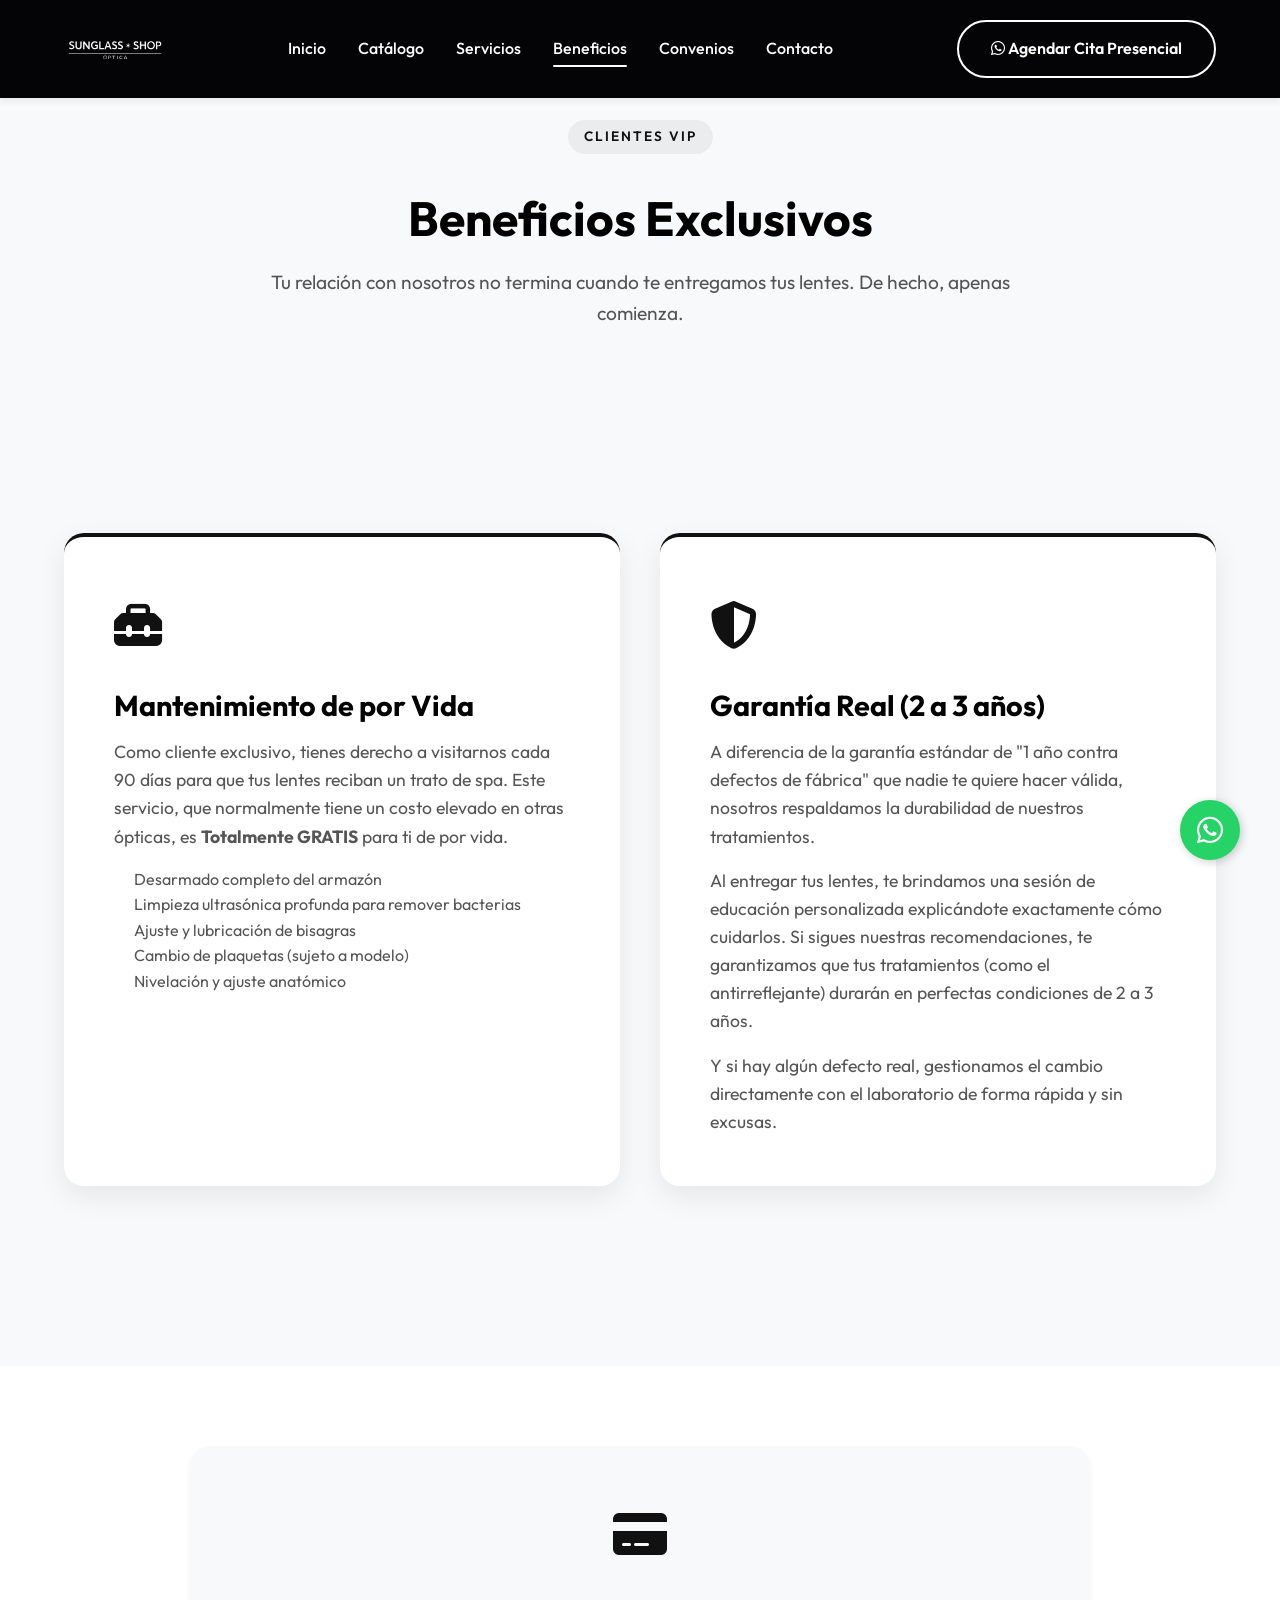
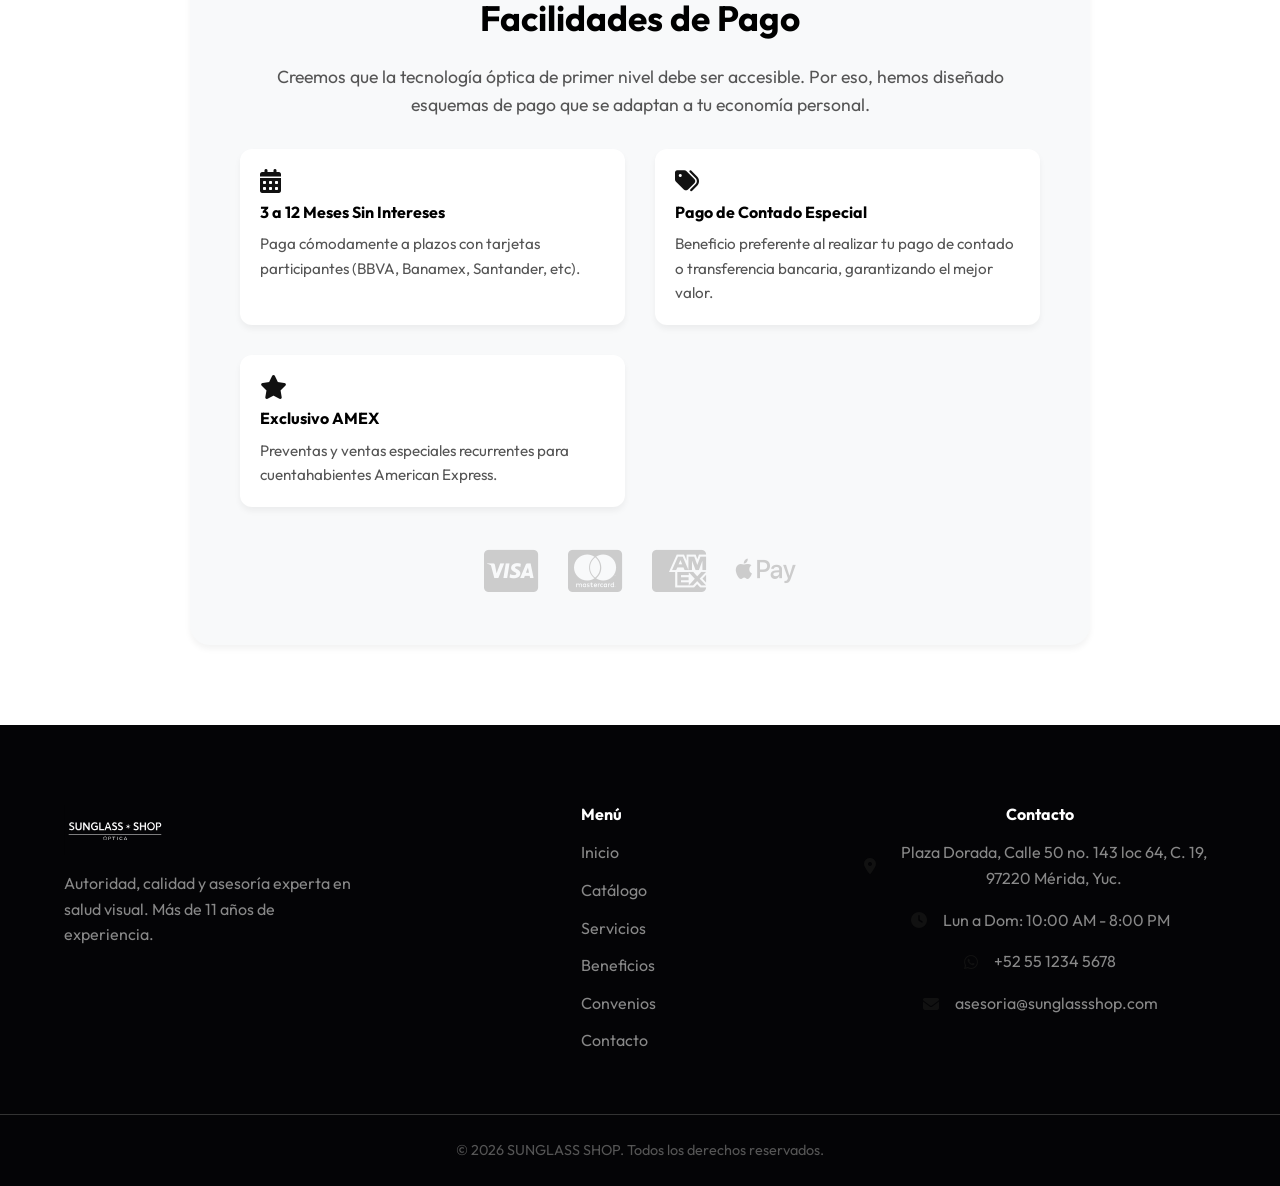
==== commit 0fea3c69: "cambios del sitio, cambios en catoalogo" ====
--- a/beneficios.html
+++ b/beneficios.html
@@ -16,7 +16,7 @@
     <header class="navbar">
         <div class="container nav-container">
             <a href="index.html" class="logo">
-                <img src="assets/image.png" alt="SUNGLASS SHOP" class="logo-img">
+                <img src="assets/logo_sunglasses.svg" alt="SUNGLASS SHOP" class="logo-img">
             </a>
             <nav class="nav-menu">
                 <a href="index.html" class="nav-link">Inicio</a>
@@ -109,7 +109,7 @@
         <div class="container footer-container">
             <div class="footer-brand">
                 <a href="index.html" class="logo">
-                    <img src="assets/image.png" alt="SUNGLASS SHOP" class="logo-img">
+                    <img src="assets/logo_sunglasses.svg" alt="SUNGLASS SHOP" class="logo-img">
                 </a>
                 <p>Autoridad, calidad y asesoría experta en salud visual. Más de 11 años de experiencia.</p>
             </div>
--- a/styles.css
+++ b/styles.css
@@ -183,7 +183,7 @@
     top: 0;
     left: 0;
     width: 100%;
-    background-color: rgba(0, 0, 0, 0.95);
+    background-color: #040406;
     backdrop-filter: blur(10px);
     z-index: 1000;
     padding: 10px 0;
@@ -200,11 +200,14 @@
 .logo {
     display: flex;
     align-items: center;
+    flex-shrink: 0;
 }
 
 .logo-img {
-    height: 65px;
+    height: 50px;
+    max-width: 290px;
     width: auto;
+    object-fit: contain;
     display: block;
     transition: var(--transition);
 }
@@ -222,21 +225,6 @@
     font-weight: 500;
     color: #ffffff;
     position: relative;
-}
-
-.nav-link::after {
-    content: '';
-    position: absolute;
-    bottom: -4px;
-    left: 0;
-    width: 0;
-    height: 2px;
-    background-color: var(--primary-gold);
-    transition: var(--transition);
-}
-
-.nav-link:hover::after {
-    width: 100%;
 }
 
 .nav-actions {
@@ -1158,7 +1146,7 @@
 
 /* --- Footer --- */
 .footer {
-    background-color: #111111;
+    background-color: #040406;
     color: #ffffff;
     padding: 80px 0 24px;
 }
@@ -1184,11 +1172,12 @@
     color: #888;
 }
 
-.nav-link:hover, .nav-link.active {
-    color: var(--primary-gold);
+.nav-link:hover {
+    color: #f2f2f2;
 }
 
 .nav-link.active {
+    color: #ffffff;
     position: relative;
 }
 
@@ -1199,7 +1188,7 @@
     left: 0;
     width: 100%;
     height: 2px;
-    background-color: var(--primary-gold);
+    background-color: #ffffff;
     border-radius: 2px;
 }
 
@@ -1276,6 +1265,422 @@
 .animate-on-scroll.is-visible {
     opacity: 1;
     transform: translateY(0);
+}
+
+/* --- Product Catalog --- */
+.product-grid {
+    display: grid;
+    grid-template-columns: repeat(auto-fill, minmax(300px, 1fr));
+    gap: 40px;
+}
+
+.product-card {
+    background: var(--bg-white);
+    border-radius: var(--radius-lg);
+    overflow: hidden;
+    box-shadow: var(--shadow-sm);
+    transition: transform 0.4s cubic-bezier(0.165, 0.84, 0.44, 1), box-shadow 0.4s cubic-bezier(0.165, 0.84, 0.44, 1);
+    display: flex;
+    flex-direction: column;
+    height: 100%;
+}
+
+.product-card:hover {
+    transform: translateY(-8px);
+    box-shadow: var(--shadow-lg);
+}
+
+.product-card-img-wrapper {
+    background: var(--bg-light);
+    padding: 30px;
+    text-align: center;
+    position: relative;
+    overflow: hidden;
+    aspect-ratio: 4 / 3;
+    display: flex;
+    align-items: center;
+    justify-content: center;
+}
+
+.product-card-img-wrapper img {
+    max-height: 100%;
+    max-width: 100%;
+    object-fit: contain;
+    transition: transform 0.5s ease;
+}
+
+.product-card:hover .product-card-img-wrapper img {
+    transform: scale(1.06);
+}
+
+.product-card-badge {
+    position: absolute;
+    top: 15px;
+    left: 15px;
+    background: #000;
+    color: #fff;
+    padding: 5px 12px;
+    border-radius: 20px;
+    font-size: 0.75rem;
+    font-weight: 600;
+    text-transform: uppercase;
+    z-index: 2;
+}
+
+.product-card-info {
+    padding: 30px;
+    display: flex;
+    flex-direction: column;
+    flex-grow: 1;
+    justify-content: space-between;
+}
+
+.product-card-info h3 {
+    color: var(--primary-dark);
+    font-size: 1.35rem;
+    margin-bottom: 8px;
+    font-weight: 600;
+}
+
+.product-card-info p {
+    color: var(--text-light);
+    font-size: 0.95rem;
+    line-height: 1.6;
+    margin-bottom: 20px;
+}
+
+.product-card-tag {
+    font-size: 0.75rem;
+    color: #888;
+    text-transform: uppercase;
+    letter-spacing: 1px;
+    font-weight: 600;
+    margin-bottom: 4px;
+}
+
+/* --- Premium Editorial Catalog & Showroom --- */
+.catalog-hero {
+    position: relative;
+    height: 85vh;
+    min-height: 550px;
+    display: flex;
+    align-items: center;
+    justify-content: center;
+    text-align: center;
+    color: #ffffff;
+    overflow: hidden;
+    background-color: #000000;
+}
+
+.catalog-hero-video {
+    position: absolute;
+    top: 50%;
+    left: 50%;
+    min-width: 100%;
+    min-height: 100%;
+    width: auto;
+    height: auto;
+    z-index: 1;
+    transform: translate(-50%, -50%);
+    opacity: 0.55;
+    object-fit: cover;
+}
+
+.catalog-hero-overlay {
+    position: absolute;
+    top: 0;
+    left: 0;
+    width: 100%;
+    height: 100%;
+    z-index: 2;
+    background: radial-gradient(circle, rgba(0,0,0,0.3) 0%, rgba(0,0,0,0.7) 100%);
+}
+
+.catalog-hero-content {
+    position: relative;
+    z-index: 3;
+    max-width: 800px;
+    padding: 0 20px;
+}
+
+.catalog-scroll-indicator {
+    position: absolute;
+    bottom: 30px;
+    left: 50%;
+    transform: translateX(-50%);
+    z-index: 3;
+    color: rgba(255,255,255,0.7);
+    font-size: 0.9rem;
+    letter-spacing: 2px;
+    text-transform: uppercase;
+    animation: bounce 2s infinite;
+    cursor: pointer;
+    text-decoration: none;
+    display: flex;
+    flex-direction: column;
+    align-items: center;
+    gap: 8px;
+}
+
+@keyframes bounce {
+    0%, 20%, 50%, 80%, 100% { transform: translate(-50%, 0); }
+    40% { transform: translate(-50%, -10px); }
+    60% { transform: translate(-50%, -5px); }
+}
+
+.catalog-transition {
+    padding: 100px 0;
+    text-align: center;
+    background-color: #000000;
+    color: #ffffff;
+}
+
+.catalog-transition h2 {
+    font-size: 2.2rem;
+    font-weight: 300;
+    letter-spacing: 3px;
+    text-transform: uppercase;
+    margin-bottom: 15px;
+}
+
+.catalog-transition p {
+    font-size: 1.1rem;
+    color: #888;
+    max-width: 600px;
+    margin: 0 auto;
+    font-weight: 300;
+}
+
+.editorial-section {
+    padding: 100px 0;
+    background-color: #000000;
+    color: #ffffff;
+}
+
+.editorial-section.light-theme {
+    background-color: #ffffff;
+    color: #000000;
+}
+
+.editorial-title-block {
+    text-align: center;
+    margin-bottom: 70px;
+}
+
+.editorial-title-block h2 {
+    font-size: 3rem;
+    font-weight: 600;
+    letter-spacing: 2px;
+    text-transform: uppercase;
+    margin-bottom: 15px;
+}
+
+.editorial-title-block p {
+    font-size: 1.15rem;
+    color: #888;
+    max-width: 600px;
+    margin: 0 auto;
+    font-weight: 300;
+}
+
+.light-theme .editorial-title-block p {
+    color: #555;
+}
+
+.editorial-grid {
+    display: grid;
+    grid-template-columns: repeat(auto-fill, minmax(350px, 1fr));
+    gap: 50px;
+}
+
+.editorial-card {
+    background: transparent;
+    overflow: hidden;
+    transition: transform 0.6s cubic-bezier(0.165, 0.84, 0.44, 1);
+    display: flex;
+    flex-direction: column;
+    cursor: pointer;
+}
+
+.editorial-card-media {
+    position: relative;
+    overflow: hidden;
+    aspect-ratio: 1 / 1;
+    border-radius: var(--radius-lg);
+    background-color: #111111;
+}
+
+.light-theme .editorial-card-media {
+    background-color: #f7f7f7;
+}
+
+.editorial-card-media img,
+.editorial-card-media video {
+    width: 100%;
+    height: 100%;
+    object-fit: cover;
+    transition: transform 0.8s cubic-bezier(0.165, 0.84, 0.44, 1);
+}
+
+.editorial-card:hover {
+    transform: translateY(-10px);
+}
+
+.editorial-card:hover .editorial-card-media img,
+.editorial-card:hover .editorial-card-media video {
+    transform: scale(1.08);
+}
+
+.editorial-card-badge {
+    position: absolute;
+    top: 20px;
+    left: 20px;
+    background: rgba(255, 255, 255, 0.9);
+    color: #000000;
+    padding: 6px 14px;
+    border-radius: 50px;
+    font-size: 0.75rem;
+    font-weight: 600;
+    letter-spacing: 1px;
+    text-transform: uppercase;
+    z-index: 2;
+}
+
+.light-theme .editorial-card-badge {
+    background: rgba(0, 0, 0, 0.9);
+    color: #ffffff;
+}
+
+.editorial-card-info {
+    padding: 25px 5px;
+    text-align: left;
+    display: flex;
+    justify-content: space-between;
+    align-items: center;
+}
+
+.editorial-card-info h3 {
+    font-size: 1.5rem;
+    font-weight: 500;
+    margin: 0 0 5px 0;
+    letter-spacing: 1px;
+}
+
+.editorial-card-info p {
+    font-size: 0.9rem;
+    color: #666;
+    margin: 0;
+}
+
+.editorial-card-info .btn-arrow {
+    background: transparent;
+    color: inherit;
+    border: none;
+    font-size: 1.5rem;
+    transition: transform 0.3s ease;
+    cursor: pointer;
+}
+
+.editorial-card:hover .btn-arrow {
+    transform: translateX(8px);
+}
+
+.video-showcase-section {
+    position: relative;
+    height: 70vh;
+    min-height: 480px;
+    display: flex;
+    align-items: center;
+    justify-content: center;
+    text-align: center;
+    color: #ffffff;
+    overflow: hidden;
+    background-color: #000000;
+}
+
+.video-showcase-bg {
+    position: absolute;
+    top: 50%;
+    left: 50%;
+    min-width: 100%;
+    min-height: 100%;
+    width: auto;
+    height: auto;
+    z-index: 1;
+    transform: translate(-50%, -50%);
+    opacity: 0.5;
+    object-fit: cover;
+}
+
+.video-showcase-overlay {
+    position: absolute;
+    top: 0;
+    left: 0;
+    width: 100%;
+    height: 100%;
+    z-index: 2;
+    background: linear-gradient(180deg, rgba(0,0,0,0.5) 0%, rgba(0,0,0,0.8) 100%);
+}
+
+.video-showcase-content {
+    position: relative;
+    z-index: 3;
+    max-width: 650px;
+    padding: 0 20px;
+}
+
+.video-showcase-play-btn {
+    width: 80px;
+    height: 80px;
+    border-radius: 50%;
+    background: rgba(255, 255, 255, 0.2);
+    border: 2px solid #ffffff;
+    display: inline-flex;
+    align-items: center;
+    justify-content: center;
+    color: #ffffff;
+    font-size: 1.8rem;
+    margin-bottom: 25px;
+    cursor: pointer;
+    transition: all 0.3s ease;
+    backdrop-filter: blur(5px);
+}
+
+.video-showcase-play-btn:hover {
+    transform: scale(1.1);
+    background: #ffffff;
+    color: #000000;
+}
+
+.video-showcase-content h3 {
+    font-size: 2.2rem;
+    font-weight: 600;
+    letter-spacing: 1px;
+    margin-bottom: 12px;
+    text-transform: uppercase;
+}
+
+.video-showcase-content p {
+    font-size: 1.05rem;
+    color: #ccc;
+    line-height: 1.6;
+    font-weight: 300;
+}
+
+.catalog-conversion {
+    padding: 100px 0;
+    text-align: center;
+    background-color: #0d0d0d;
+    color: #ffffff;
+    border-top: 1px solid #1a1a1a;
+    border-bottom: 1px solid #1a1a1a;
+}
+
+.catalog-conversion.light-theme {
+    background-color: #f9f9f9;
+    color: #000000;
+    border-top: 1px solid #eaeaea;
+    border-bottom: 1px solid #eaeaea;
 }
 
 /* --- Responsive Design --- */
